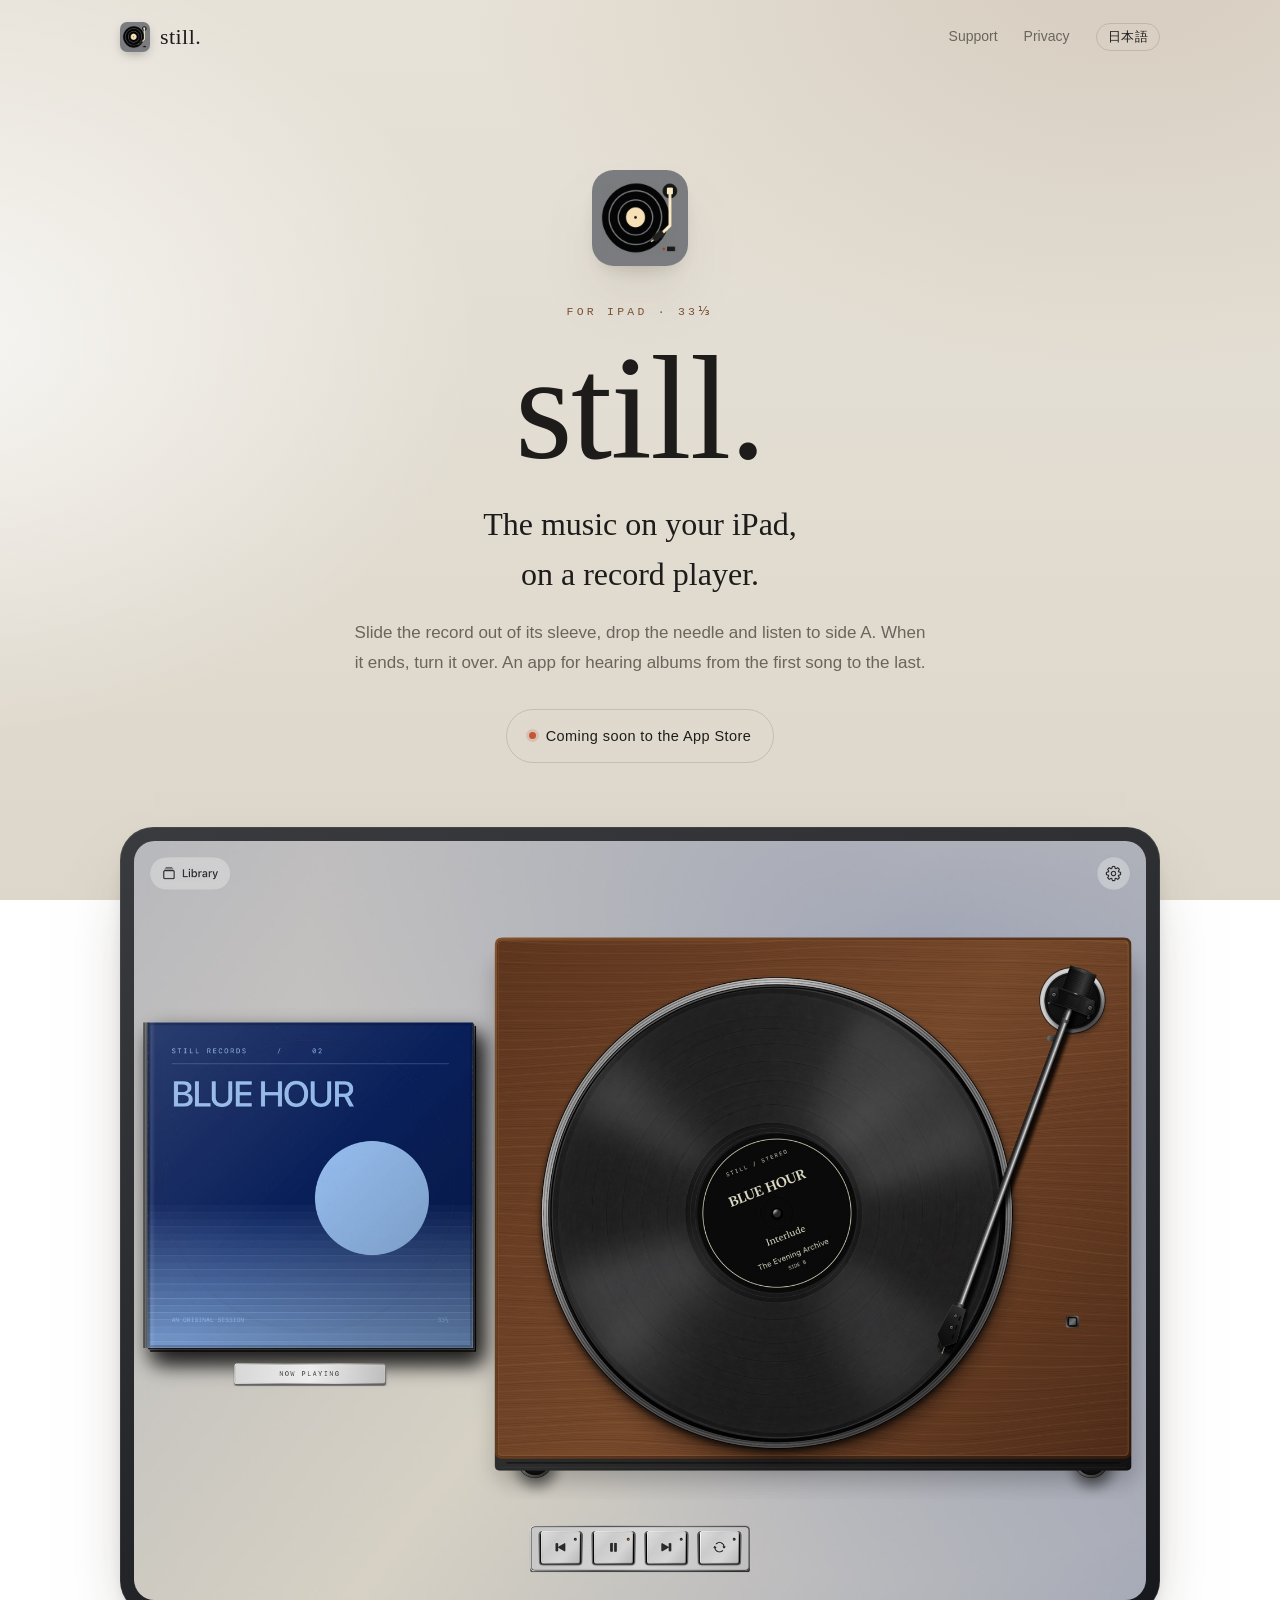
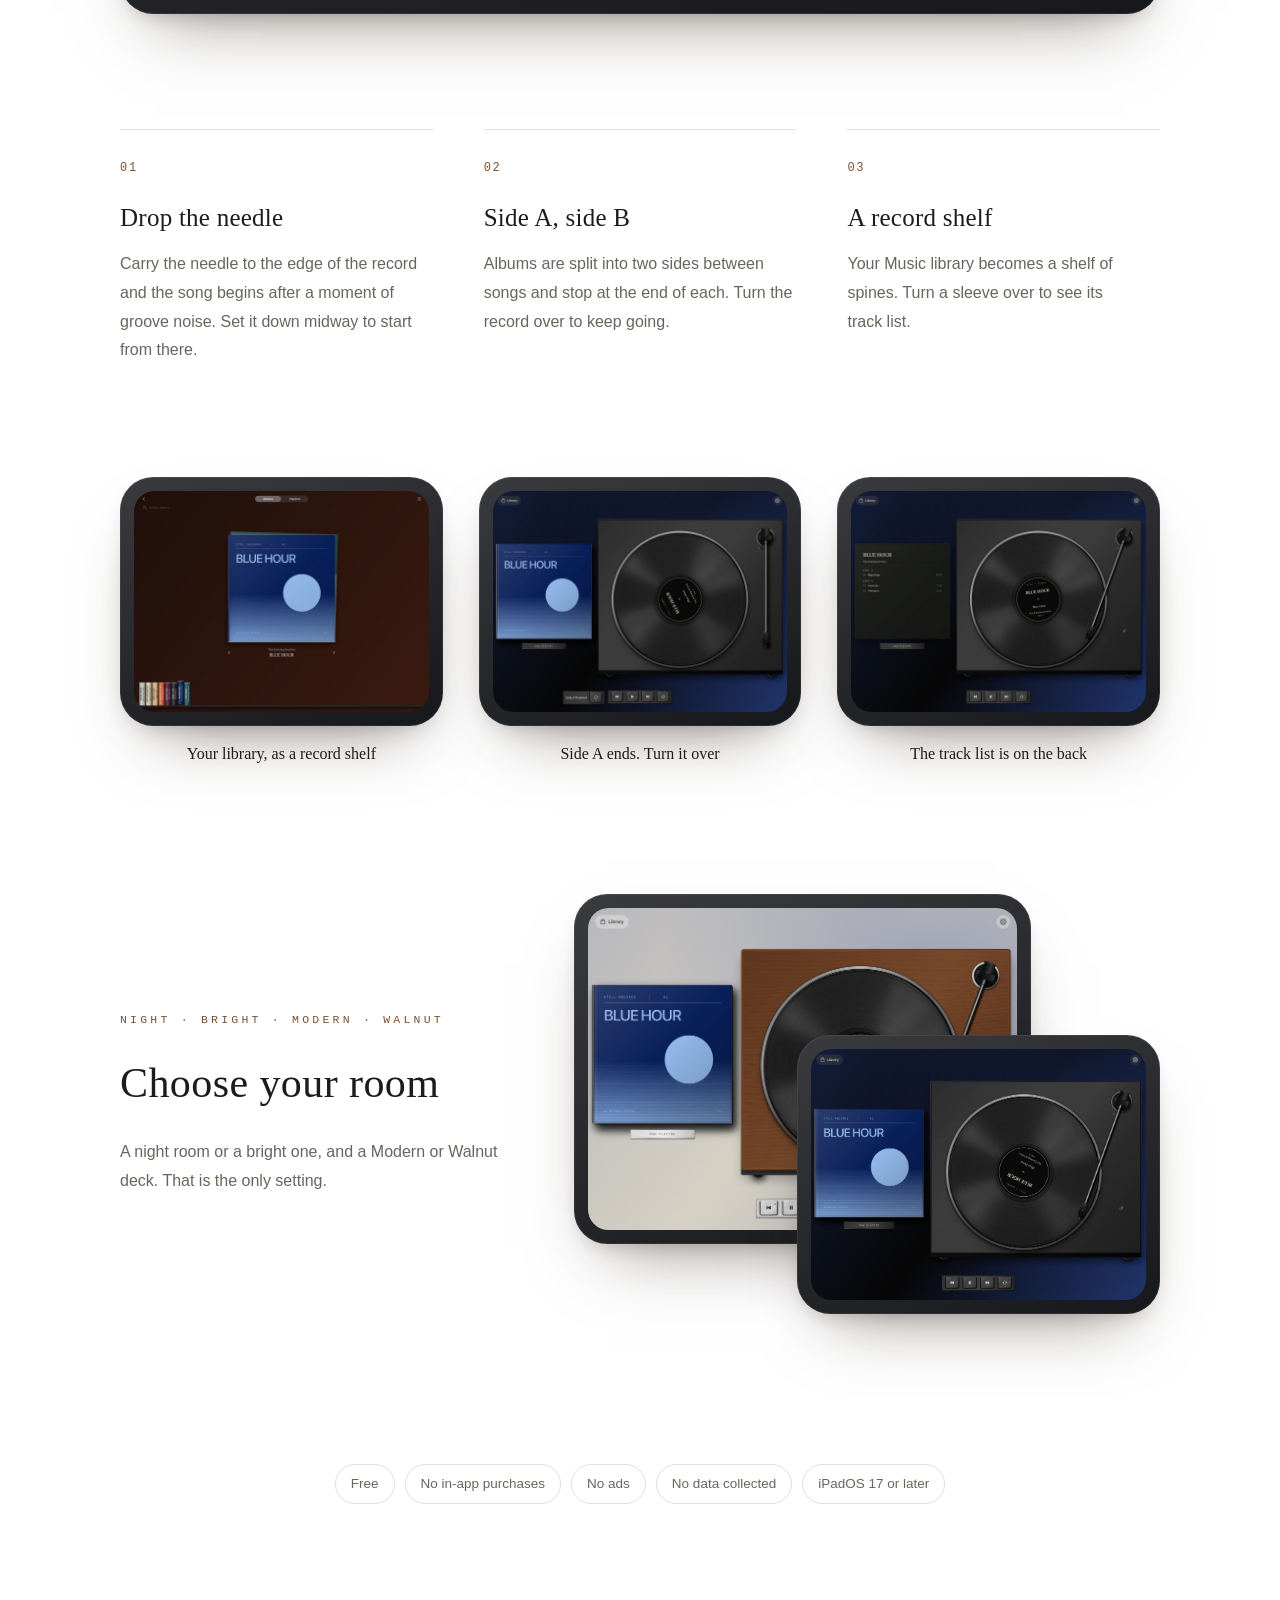
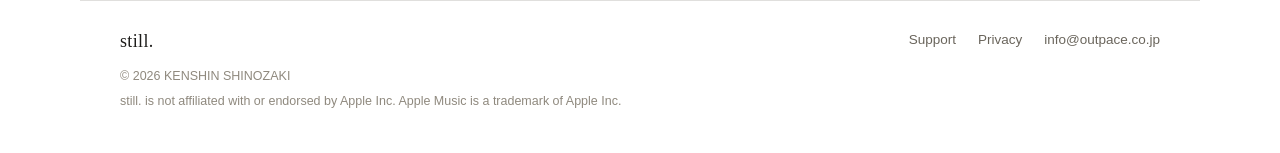
==== en/index.html @ 9f982bb9 "Support, privacy and top pages for still." ====
<!doctype html>
<html lang="en">
<head>
<meta charset="utf-8">
<meta name="viewport" content="width=device-width,initial-scale=1,viewport-fit=cover">
<title>still. — a record player for iPad</title>
<meta name="description" content="Slide the record out of its sleeve, drop the needle and listen to side A. When it ends, turn it over. An app for hearing albums from the first song to the last.">
<meta name="color-scheme" content="light dark">
<meta name="theme-color" content="#e7e2d8" media="(prefers-color-scheme: light)">
<meta name="theme-color" content="#07080c" media="(prefers-color-scheme: dark)">
<link rel="alternate" hreflang="ja" href="../index.html">
<link rel="alternate" hreflang="en" href="index.html">
<link rel="icon" type="image/png" href="../assets/icon-64.png">
<link rel="apple-touch-icon" href="../assets/icon-180.png">
<link rel="stylesheet" href="../assets/style.css">
</head>
<body class="page-index">
<a class="skip" href="#main">Skip to content</a>
<header class="top wrap">
  <a class="brand" href="index.html"><img src="../assets/icon-180.png" alt="" width="30" height="30"><span>still.</span></a>
  <nav aria-label="Site">
    <a href="support.html">Support</a>
    <a href="privacy.html">Privacy</a>
    <a class="lang" href="../index.html" hreflang="ja" lang="ja">日本語</a>
  </nav>
</header>
<main id="main">
<section class="hero wrap">
  <img class="hero-icon rise" src="../assets/icon-512.png" alt="" width="96" height="96">
  <p class="eyebrow rise">FOR iPAD · 33⅓</p>
  <h1 class="wordmark rise">still.</h1>
  <p class="lead rise">The music on your iPad,<br>on a record player.</p>
  <p class="intro rise">Slide the record out of its sleeve, drop the needle and listen to side A. When it ends, turn it over. An app for hearing albums from the first song to the last.</p>
  <div class="rise"><span class="cta soon">Coming soon to the App Store</span></div>
</section>
<section class="stage wrap" aria-label="Screens">
  <div class="device"><picture><source media="(prefers-color-scheme: light)" srcset="../assets/walnut-en.jpg"><img src="../assets/playing-en.jpg" alt="still. playing: the album sleeve on the left and a turntable with a spinning record on the right." width="1800" height="1350" fetchpriority="high" decoding="async"></picture></div>
</section>
<section class="wrap">
  <ol class="feats"><li class="feat"><span class="num">01</span><h3>Drop the needle</h3><p>Carry the needle to the edge of the record and the song begins after a moment of groove noise. Set it down midway to start from there.</p></li><li class="feat"><span class="num">02</span><h3>Side A, side B</h3><p>Albums are split into two sides between songs and stop at the end of each. Turn the record over to keep going.</p></li><li class="feat"><span class="num">03</span><h3>A record shelf</h3><p>Your Music library becomes a shelf of spines. Turn a sleeve over to see its track list.</p></li></ol>
</section>
<section class="wrap gallery"><figure><div class="device"><picture><img src="../assets/03-library-en.jpg" alt="Your library, as a record shelf" width="1800" height="1350" loading="lazy" decoding="async"></picture></div><figcaption>Your library, as a record shelf</figcaption></figure><figure><div class="device"><picture><img src="../assets/08-side-end-en.jpg" alt="Side A ends. Turn it over" width="1800" height="1350" loading="lazy" decoding="async"></picture></div><figcaption>Side A ends. Turn it over</figcaption></figure><figure><div class="device"><picture><img src="../assets/02-tracklist-en.jpg" alt="The track list is on the back" width="1800" height="1350" loading="lazy" decoding="async"></picture></div><figcaption>The track list is on the back</figcaption></figure></section>
<section class="wrap rooms">
  <div class="rooms-text"><p class="eyebrow">NIGHT · BRIGHT · MODERN · WALNUT</p><h2>Choose your room</h2><p>A night room or a bright one, and a Modern or Walnut deck. That is the only setting.</p></div>
  <div class="rooms-pair"><div class="device"><picture><img src="../assets/walnut-en.jpg" alt="Choose your room" width="1800" height="1350" loading="lazy" decoding="async"></picture></div><div class="device"><picture><img src="../assets/playing-en.jpg" alt="Choose your room" width="1800" height="1350" loading="lazy" decoding="async"></picture></div></div>
</section>
<section class="wrap"><ul class="facts"><li>Free</li><li>No in-app purchases</li><li>No ads</li><li>No data collected</li><li>iPadOS 17 or later</li></ul></section>
</main>
<footer class="foot wrap">
  <div class="foot-row">
    <a class="brand small" href="index.html"><span>still.</span></a>
    <nav><a href="support.html">Support</a><a href="privacy.html">Privacy</a><a href="mailto:info@outpace.co.jp">info@outpace.co.jp</a></nav>
  </div>
  <p>© 2026 KENSHIN SHINOZAKI</p>
  <p>still. is not affiliated with or endorsed by Apple Inc. Apple Music is a trademark of Apple Inc.</p>
</footer>
</body>
</html>
---- assets/style.css ----
/* still. — public pages. Linen in light mode, the midnight room in dark mode (same as the app). */
:root{
  color-scheme:light dark;
  --bg:#e7e2d8; --bg-deep:#ddd7cb;
  --card:rgba(255,253,248,.62); --card-line:rgba(40,30,20,.10);
  --line:rgba(40,30,20,.14);
  --ink:#1d1c1a; --muted:#6a655c; --faint:#8f897e;
  --accent:#7a5233; --accent-ink:#fbf6ec;
  --glow-a:rgba(122,82,51,.16); --glow-b:rgba(255,255,255,.75);
  --shadow:0 34px 70px -34px rgba(52,38,24,.55),0 10px 24px -14px rgba(52,38,24,.35);
  --bezel:linear-gradient(160deg,#3a3b3f,#17181b);
  --serif:"Hiragino Mincho ProN","Yu Mincho","YuMincho","Noto Serif JP","Noto Serif CJK JP",Georgia,serif;
  --sans:-apple-system,BlinkMacSystemFont,"Hiragino Sans","Hiragino Kaku Gothic ProN","Helvetica Neue","Noto Sans JP",sans-serif;
  --mono:ui-monospace,"SF Mono",Menlo,Consolas,monospace;
  --wrap:1120px; --gutter:clamp(16px,4vw,40px);
}
@media (prefers-color-scheme:dark){:root{
  --bg:#07080c; --bg-deep:#0b0e18;
  --card:rgba(255,255,255,.035); --card-line:rgba(255,255,255,.08);
  --line:rgba(255,255,255,.11);
  --ink:#e8e4da; --muted:#a29d92; --faint:#6f6b63;
  --accent:#e8d5ab; --accent-ink:#14110c;
  --glow-a:rgba(44,70,156,.34); --glow-b:rgba(140,104,72,.13);
  --shadow:0 50px 110px -40px rgba(0,0,0,.95),0 16px 40px -20px rgba(0,0,0,.8);
}}

*{box-sizing:border-box}
html{-webkit-text-size-adjust:100%;text-size-adjust:100%}
body{
  margin:0;min-height:100vh;color:var(--ink);font:16px/1.8 var(--sans);
  background:
    radial-gradient(1100px 720px at 88% -8%,var(--glow-a),transparent 62%),
    radial-gradient(900px 640px at -6% 38%,var(--glow-b),transparent 62%),
    linear-gradient(180deg,var(--bg) 0%,var(--bg-deep) 100%);
  background-attachment:fixed;
  -webkit-font-smoothing:antialiased;
  font-feature-settings:"palt" 1;
}
:lang(en) body,body:lang(en){font-feature-settings:normal}
img{max-width:100%;height:auto}
a{color:inherit;text-decoration-color:var(--line);text-underline-offset:.22em}
a:hover{text-decoration-color:currentColor}
:focus-visible{outline:2px solid var(--accent);outline-offset:3px;border-radius:4px}
.wrap{max-width:var(--wrap);margin:0 auto;padding-left:max(var(--gutter),env(safe-area-inset-left));padding-right:max(var(--gutter),env(safe-area-inset-right))}
.skip{position:absolute;left:-9999px;top:8px}
.skip:focus{left:12px;background:var(--card);padding:6px 12px;border-radius:8px;z-index:10}

/* type */
.eyebrow{font:500 11.5px/1.4 var(--mono);letter-spacing:.28em;text-transform:uppercase;color:var(--accent);margin:0 0 18px}
h1,h2,h3{font-family:var(--serif);font-weight:400;letter-spacing:.01em;margin:0}
.num{display:inline-block;font:500 12px/1 var(--mono);letter-spacing:.14em;color:var(--accent);min-width:2.6em}

/* header */
.top{display:flex;align-items:center;justify-content:space-between;gap:16px;padding-top:max(22px,env(safe-area-inset-top));padding-bottom:22px}
.brand{display:inline-flex;align-items:center;gap:10px;text-decoration:none;font:400 22px/1 var(--serif);letter-spacing:.02em}
.brand img{border-radius:7px;box-shadow:0 1px 0 rgba(255,255,255,.08),0 4px 12px -4px rgba(0,0,0,.4)}
.top nav{display:flex;align-items:center;gap:clamp(12px,2.6vw,26px);font-size:14px}
.top nav a{text-decoration:none;color:var(--muted)}
.top nav a:hover,.top nav a[aria-current]{color:var(--ink)}
.top nav .lang{font:500 11.5px/1 var(--mono);letter-spacing:.12em;border:1px solid var(--line);border-radius:999px;padding:7px 11px;color:var(--ink)}
.top nav .lang:lang(ja){font-family:var(--sans);letter-spacing:.04em;font-size:12.5px}

/* hero */
.hero{text-align:center;padding-top:clamp(36px,8vw,96px);padding-bottom:clamp(36px,6vw,64px)}
.hero-icon{width:clamp(72px,9vw,96px);border-radius:22.5%;box-shadow:var(--shadow);margin-bottom:28px}
.wordmark{font-size:clamp(64px,13vw,148px);line-height:.95;letter-spacing:-.01em;margin-bottom:22px}
.lead{font:400 clamp(21px,3.2vw,32px)/1.55 var(--serif);margin:0 0 18px}
.intro{color:var(--muted);max-width:34em;margin:0 auto 30px;font-size:clamp(15px,1.7vw,17px)}
.cta{display:inline-flex;align-items:center;gap:10px;padding:13px 22px;border-radius:999px;background:var(--ink);color:var(--bg);text-decoration:none;font-size:14.5px;letter-spacing:.03em}
.cta.soon{background:transparent;color:var(--ink);border:1px solid var(--line)}
.cta.soon::before{content:"";width:7px;height:7px;border-radius:50%;background:#c4553a;box-shadow:0 0 0 3px rgba(196,85,58,.18)}

/* device frame */
.device{border-radius:clamp(14px,2.6vw,34px);padding:clamp(6px,1.1vw,14px);background:var(--bezel);box-shadow:var(--shadow),inset 0 0 0 1px rgba(255,255,255,.07)}
.device img{display:block;width:100%;aspect-ratio:4/3;object-fit:cover;border-radius:clamp(9px,1.6vw,21px)}
.stage{padding-bottom:clamp(56px,9vw,120px)}
.stage .device{max-width:1040px;margin:0 auto}

/* features */
.feats{list-style:none;margin:0;padding:0 0 clamp(56px,9vw,112px);display:grid;gap:clamp(28px,4vw,56px);grid-template-columns:repeat(auto-fit,minmax(240px,1fr))}
.feat{border-top:1px solid var(--line);padding-top:22px}
.feat h3{font-size:clamp(21px,2.4vw,25px);margin:14px 0 10px}
.feat p{color:var(--muted);margin:0}

/* gallery */
.gallery{display:grid;gap:clamp(20px,3vw,36px);grid-template-columns:repeat(auto-fit,minmax(260px,1fr));padding-bottom:clamp(64px,10vw,128px)}
.gallery figure{margin:0}
.gallery figcaption{font:400 16px/1.5 var(--serif);margin-top:16px;text-align:center}

/* rooms */
.rooms{display:grid;gap:clamp(28px,5vw,64px);align-items:center;grid-template-columns:minmax(0,1fr);padding-bottom:clamp(64px,10vw,128px)}
@media (min-width:860px){.rooms{grid-template-columns:minmax(0,.8fr) minmax(0,1.2fr)}}
.rooms h2{font-size:clamp(28px,4vw,42px);margin-bottom:16px}
.rooms-text p:last-child{color:var(--muted);margin:0;max-width:26em}
.rooms-pair{position:relative;padding-bottom:12%}
.rooms-pair .device:first-child{width:78%}
.rooms-pair .device:last-child{position:absolute;width:62%;right:0;bottom:0}

/* facts */
.facts{list-style:none;margin:0;padding:22px 0 clamp(56px,8vw,96px);display:flex;flex-wrap:wrap;justify-content:center;gap:10px}
.facts li{border:1px solid var(--line);border-radius:999px;padding:7px 15px;font-size:13.5px;color:var(--muted)}

/* documents */
.doc{max-width:calc(760px + 2 * var(--gutter));padding-top:clamp(28px,6vw,72px);padding-bottom:clamp(56px,8vw,96px)}
.doc-head{padding-bottom:clamp(28px,4vw,44px);border-bottom:1px solid var(--line);margin-bottom:clamp(28px,4vw,44px)}
.doc-head h1{font-size:clamp(36px,6vw,58px);line-height:1.15;margin-bottom:14px}
.doc-head .meta{font:500 12px/1.4 var(--mono);letter-spacing:.08em;color:var(--faint);margin:0 0 18px}
.doc-head .intro{margin:0;text-align:left;max-width:none;font-size:clamp(16px,1.8vw,18px)}
.doc section{padding:clamp(22px,3vw,30px) 0}
.doc section+section{border-top:1px solid var(--line)}
.doc h2{font-size:clamp(21px,2.6vw,25px);margin-bottom:14px;display:flex;align-items:baseline}
.doc p{margin:0 0 12px}
.doc ul{margin:0;padding-left:1.1em}
.doc li{margin:0 0 12px}
.doc li::marker{color:var(--faint)}
.doc b{font-weight:600}

.card{background:var(--card);border:1px solid var(--card-line);border-radius:18px;padding:22px 24px;-webkit-backdrop-filter:blur(6px);backdrop-filter:blur(6px)}
.summary{list-style:none;padding:0!important;margin:0 0 clamp(20px,3vw,32px)!important;display:grid;gap:14px;grid-template-columns:repeat(auto-fit,minmax(200px,1fr))}
.summary .card{margin:0}
.summary h3{font-size:20px;margin-bottom:8px}
.summary p{color:var(--muted);font-size:14.5px;line-height:1.7;margin:0}

.checks{list-style:none;padding:0!important}
.checks li{position:relative;padding-left:30px}
.checks li::before{content:"";position:absolute;left:2px;top:.45em;width:14px;height:14px;border-radius:50%;border:1.5px solid var(--accent);background:radial-gradient(circle,var(--accent) 0 2px,transparent 2.5px)}

.faq details{border-bottom:1px solid var(--line)}
.faq details:first-child{border-top:1px solid var(--line)}
.faq summary{list-style:none;cursor:pointer;padding:16px 40px 16px 0;position:relative;font-weight:500}
.faq summary::-webkit-details-marker{display:none}
.faq summary::after{content:"";position:absolute;right:6px;top:50%;width:9px;height:9px;border-right:1.5px solid var(--muted);border-bottom:1.5px solid var(--muted);transform:translateY(-70%) rotate(45deg);transition:transform .25s}
.faq details[open] summary::after{transform:translateY(-30%) rotate(-135deg)}
.faq details p{color:var(--muted);padding:0 0 18px;margin:0}

.contact{margin-top:18px;display:grid;gap:4px}
.contact .label{font:500 11.5px/1.4 var(--mono);letter-spacing:.2em;text-transform:uppercase;color:var(--faint);margin:0}
.contact .who{font:400 20px/1.4 var(--serif);margin:0 0 6px;letter-spacing:.04em}
.contact p{margin:0}
.contact .mail{font-size:16px;color:var(--accent);text-decoration:none;border-bottom:1px solid currentColor;padding-bottom:1px}

/* footer */
.foot{border-top:1px solid var(--line);padding-top:28px;padding-bottom:max(36px,env(safe-area-inset-bottom));color:var(--faint);font-size:12.5px;line-height:1.7}
.foot-row{display:flex;flex-wrap:wrap;align-items:center;justify-content:space-between;gap:12px 24px;margin-bottom:14px}
.foot .brand{font-size:18px;color:var(--ink)}
.foot nav{display:flex;flex-wrap:wrap;gap:8px 22px;font-size:13.5px}
.foot nav a{color:var(--muted);text-decoration:none}
.foot nav a:hover{color:var(--ink)}
.foot p{margin:0 0 4px}

/* gentle entrance */
@media (prefers-reduced-motion:no-preference){
  .rise{animation:rise .9s cubic-bezier(.2,.7,.2,1) both}
  .rise:nth-child(2){animation-delay:.06s}.rise:nth-child(3){animation-delay:.12s}
  .rise:nth-child(4){animation-delay:.18s}.rise:nth-child(5){animation-delay:.24s}.rise:nth-child(6){animation-delay:.3s}
  .stage .device{animation:rise 1.1s .3s cubic-bezier(.2,.7,.2,1) both}
  @keyframes rise{from{opacity:0;transform:translateY(14px)}to{opacity:1;transform:none}}
}

@media (max-width:520px){
  .top nav a:not(.lang){font-size:13px}
  .brand span{display:none}
  .foot .brand span{display:inline}
  .rooms-pair{padding-bottom:18%}
}

/* Japanese line breaks at phrase boundaries where supported */
:lang(ja) :is(.lead,.intro,.feat p,.rooms p,.summary p,figcaption,h1,h2,h3){word-break:auto-phrase}
:is(.intro,.feat p,.rooms p,.summary p,.doc p){text-wrap:pretty}
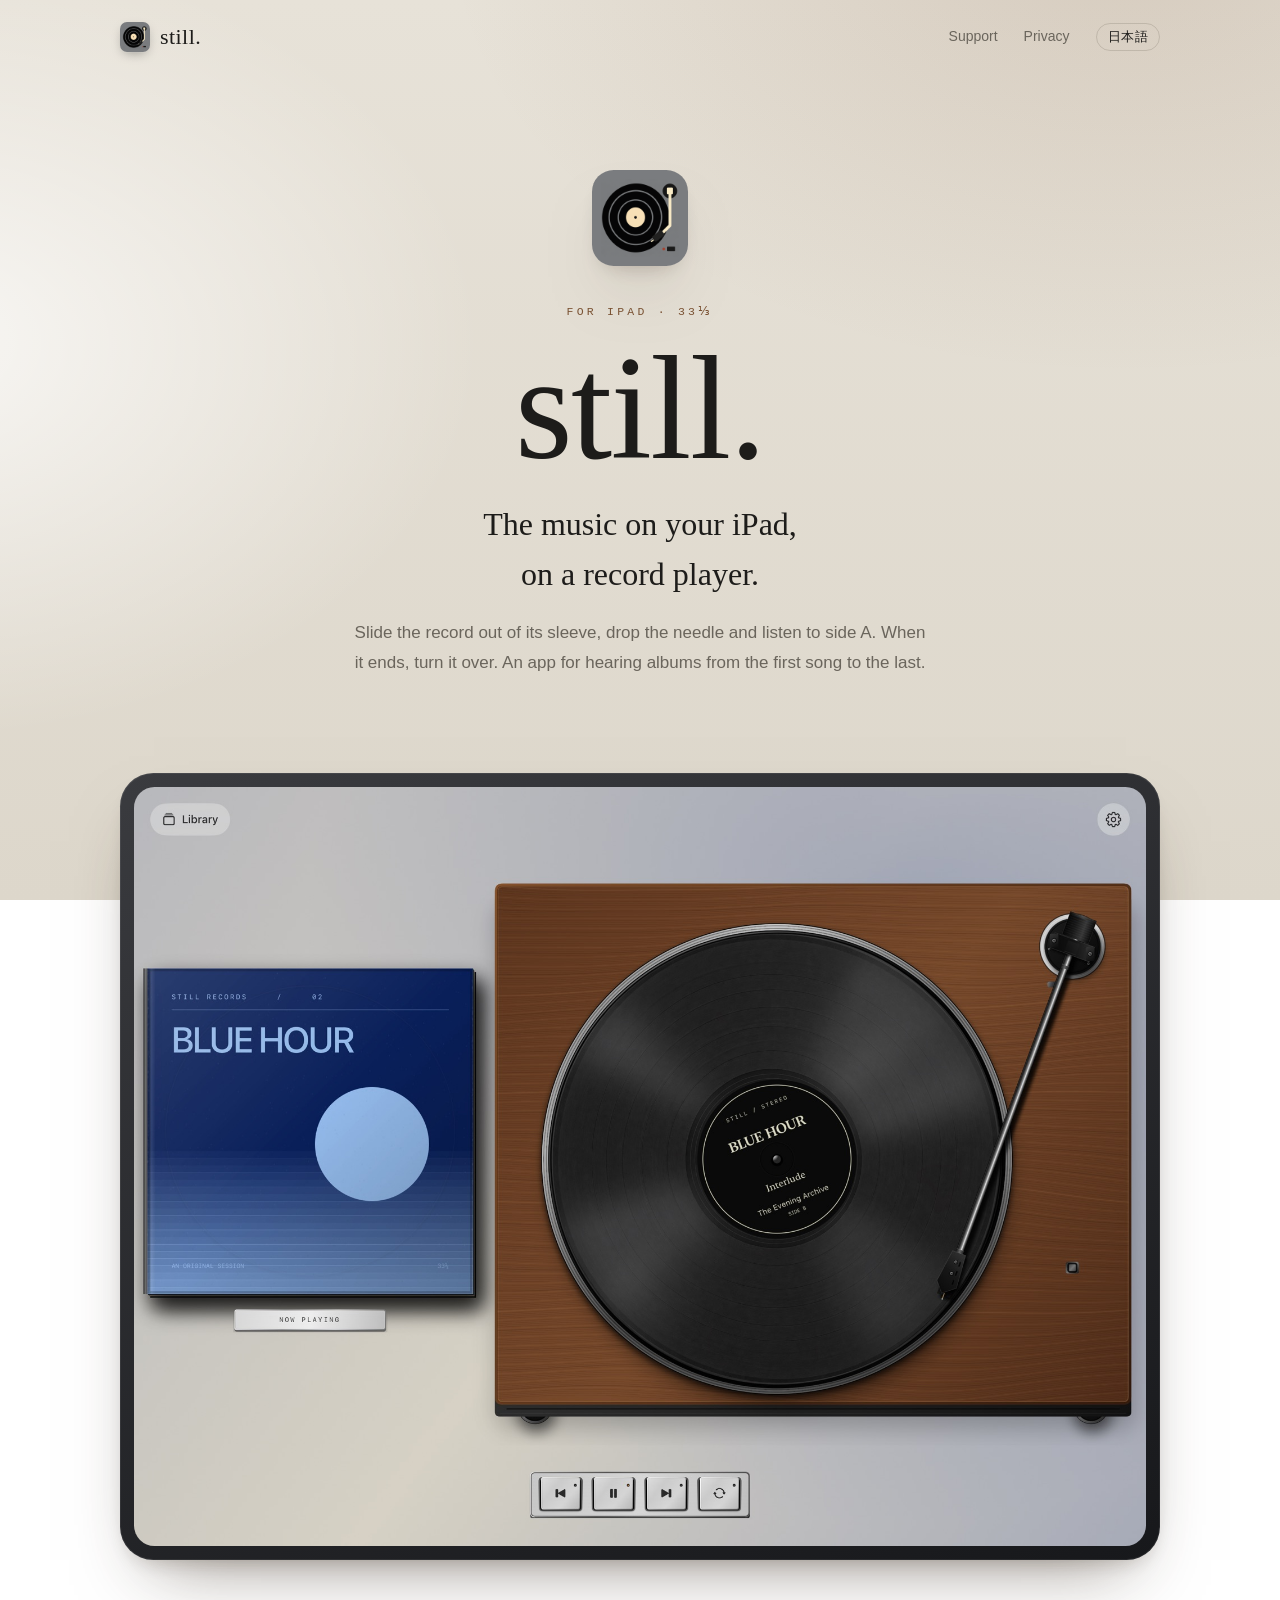
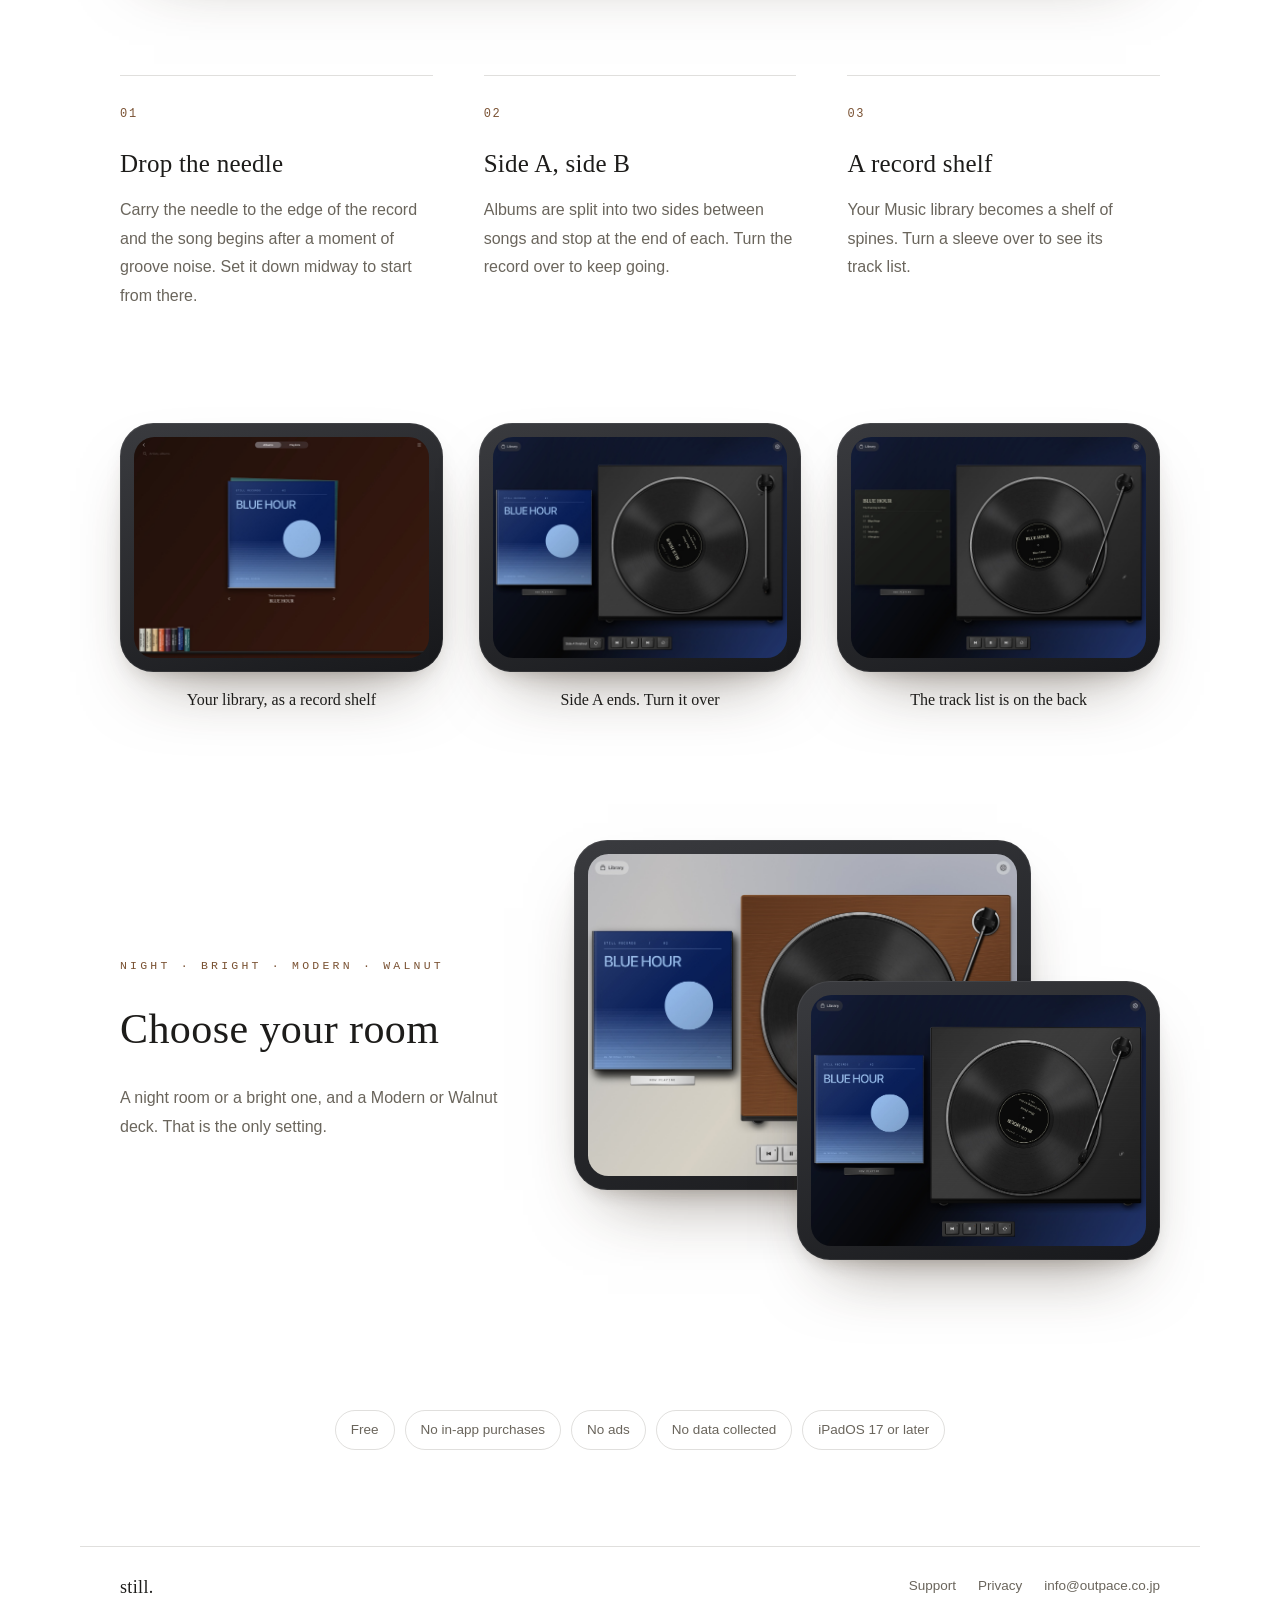
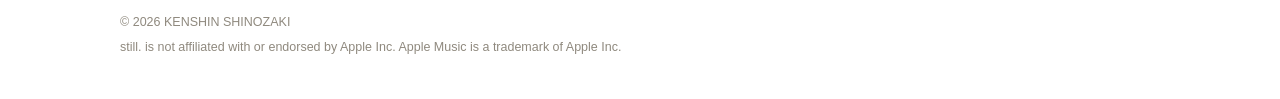
==== commit 4f4de456: "Remove the coming-soon label" ====
--- a/en/index.html
+++ b/en/index.html
@@ -31,7 +31,7 @@
   <h1 class="wordmark rise">still.</h1>
   <p class="lead rise">The music on your iPad,<br>on a record player.</p>
   <p class="intro rise">Slide the record out of its sleeve, drop the needle and listen to side A. When it ends, turn it over. An app for hearing albums from the first song to the last.</p>
-  <div class="rise"><span class="cta soon">Coming soon to the App Store</span></div>
+  
 </section>
 <section class="stage wrap" aria-label="Screens">
   <div class="device"><picture><source media="(prefers-color-scheme: light)" srcset="../assets/walnut-en.jpg"><img src="../assets/playing-en.jpg" alt="still. playing: the album sleeve on the left and a turntable with a spinning record on the right." width="1800" height="1350" fetchpriority="high" decoding="async"></picture></div>
--- a/assets/style.css
+++ b/assets/style.css
@@ -67,8 +67,6 @@
 .lead{font:400 clamp(21px,3.2vw,32px)/1.55 var(--serif);margin:0 0 18px}
 .intro{color:var(--muted);max-width:34em;margin:0 auto 30px;font-size:clamp(15px,1.7vw,17px)}
 .cta{display:inline-flex;align-items:center;gap:10px;padding:13px 22px;border-radius:999px;background:var(--ink);color:var(--bg);text-decoration:none;font-size:14.5px;letter-spacing:.03em}
-.cta.soon{background:transparent;color:var(--ink);border:1px solid var(--line)}
-.cta.soon::before{content:"";width:7px;height:7px;border-radius:50%;background:#c4553a;box-shadow:0 0 0 3px rgba(196,85,58,.18)}
 
 /* device frame */
 .device{border-radius:clamp(14px,2.6vw,34px);padding:clamp(6px,1.1vw,14px);background:var(--bezel);box-shadow:var(--shadow),inset 0 0 0 1px rgba(255,255,255,.07)}
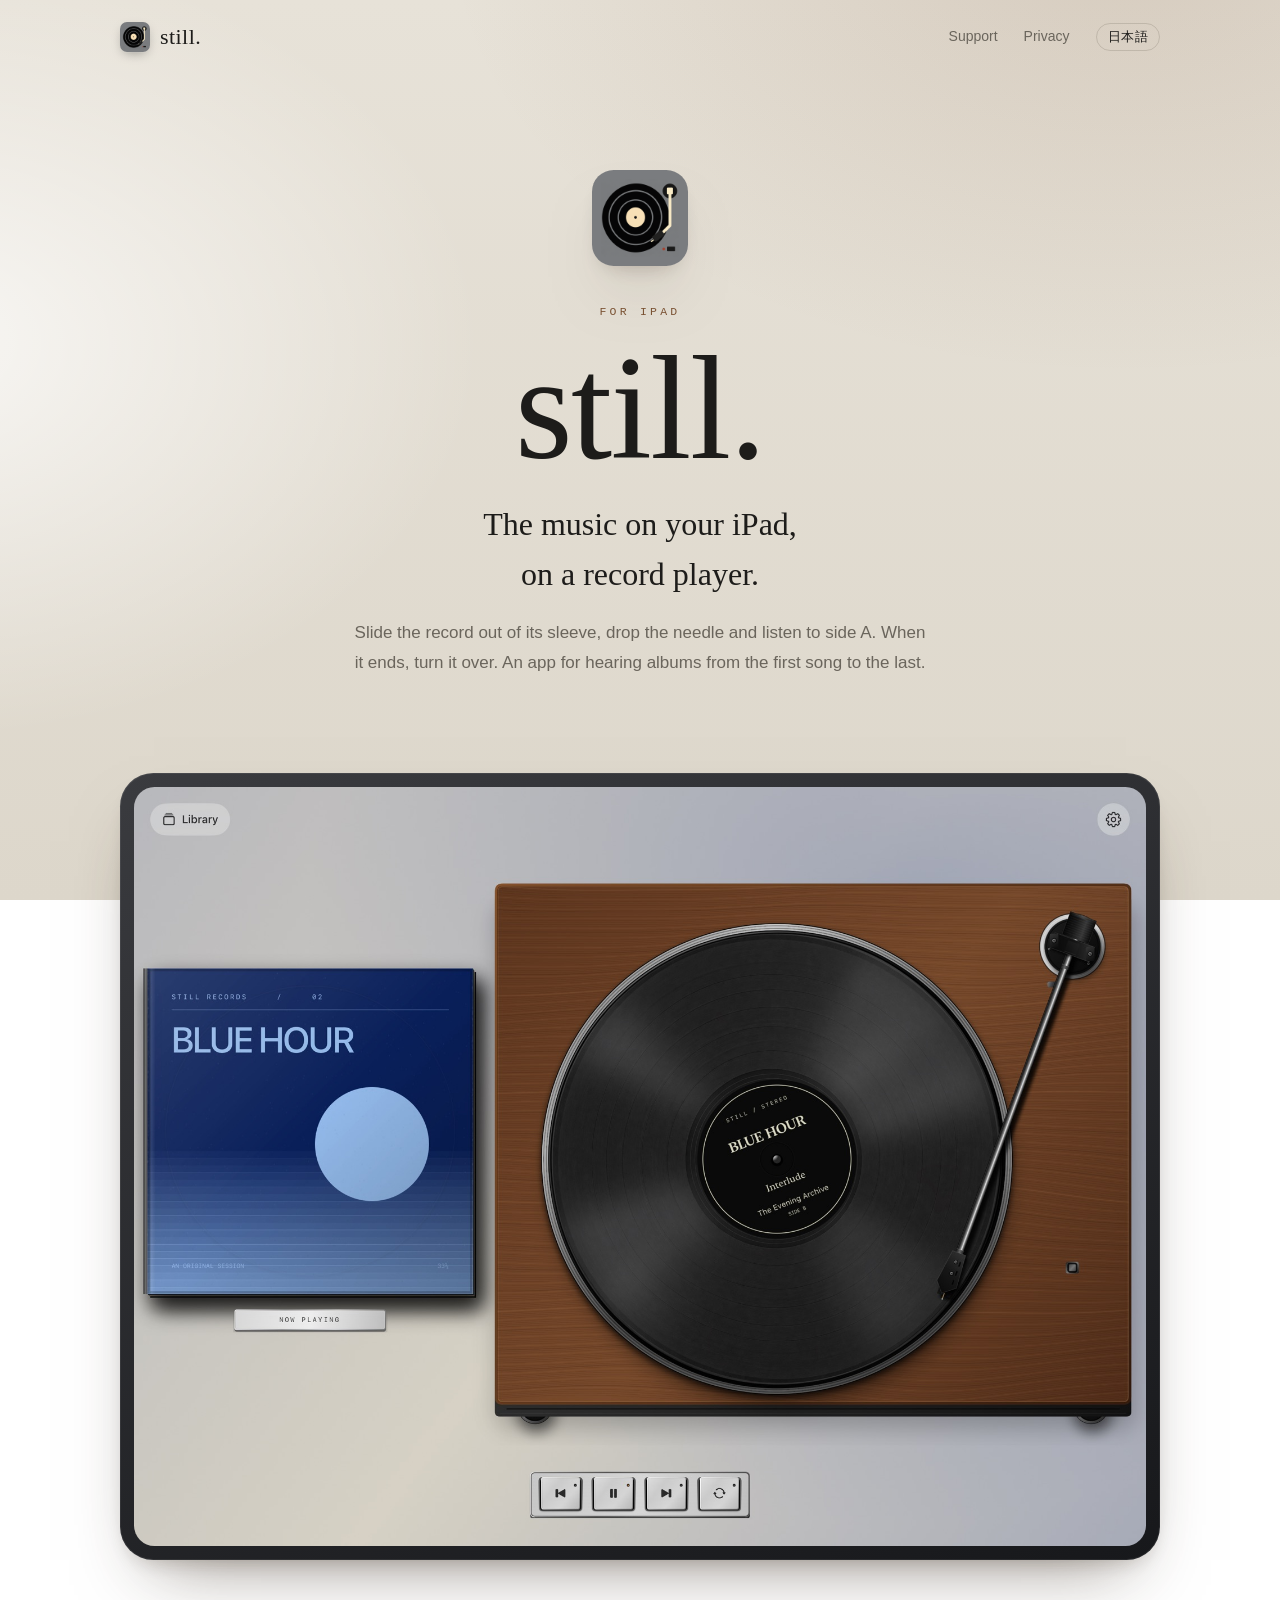
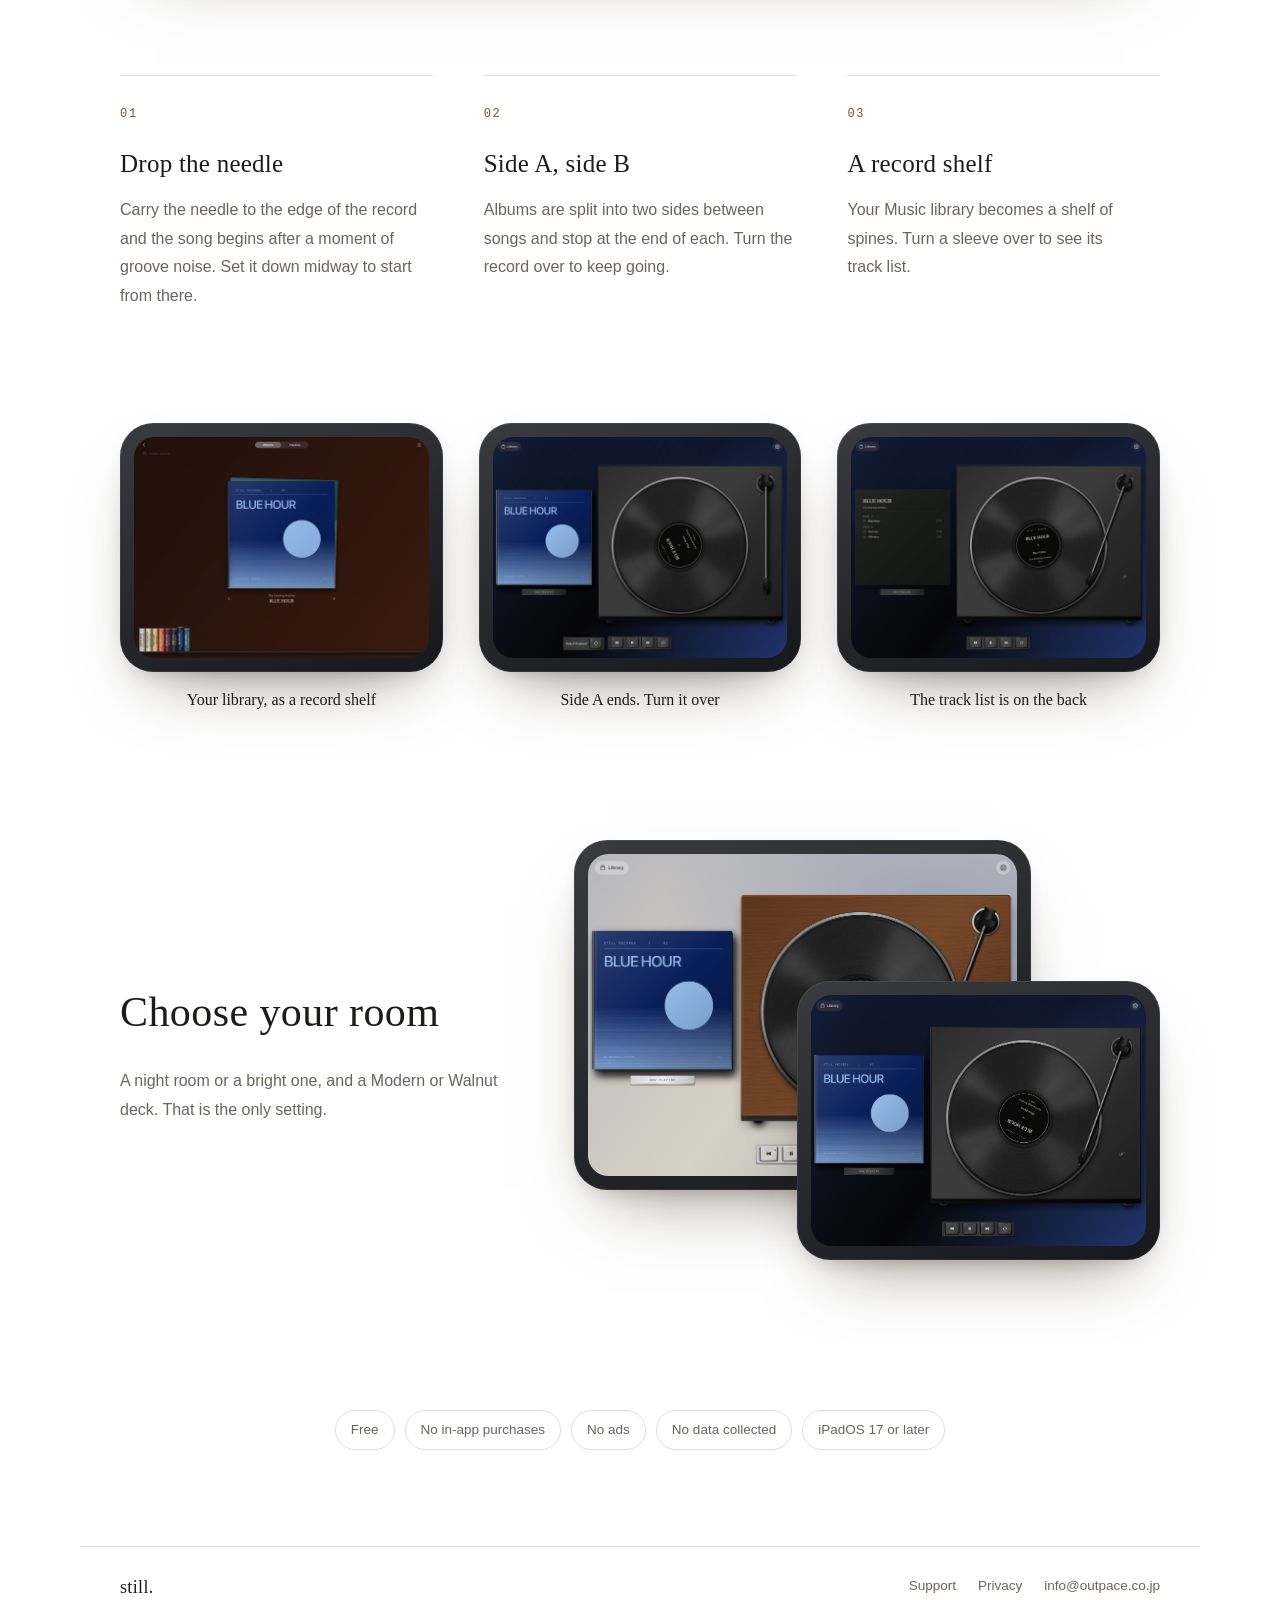
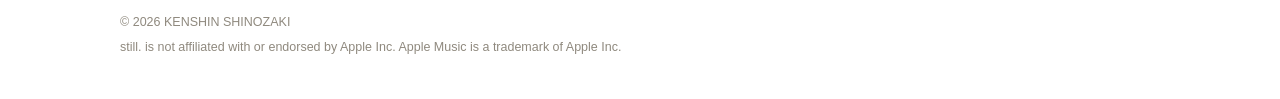
==== commit e2b2299d: "Remove decorative labels" ====
--- a/en/index.html
+++ b/en/index.html
@@ -27,7 +27,7 @@
 <main id="main">
 <section class="hero wrap">
   <img class="hero-icon rise" src="../assets/icon-512.png" alt="" width="96" height="96">
-  <p class="eyebrow rise">FOR iPAD · 33⅓</p>
+  <p class="eyebrow rise">FOR iPAD</p>
   <h1 class="wordmark rise">still.</h1>
   <p class="lead rise">The music on your iPad,<br>on a record player.</p>
   <p class="intro rise">Slide the record out of its sleeve, drop the needle and listen to side A. When it ends, turn it over. An app for hearing albums from the first song to the last.</p>
@@ -41,7 +41,7 @@
 </section>
 <section class="wrap gallery"><figure><div class="device"><picture><img src="../assets/03-library-en.jpg" alt="Your library, as a record shelf" width="1800" height="1350" loading="lazy" decoding="async"></picture></div><figcaption>Your library, as a record shelf</figcaption></figure><figure><div class="device"><picture><img src="../assets/08-side-end-en.jpg" alt="Side A ends. Turn it over" width="1800" height="1350" loading="lazy" decoding="async"></picture></div><figcaption>Side A ends. Turn it over</figcaption></figure><figure><div class="device"><picture><img src="../assets/02-tracklist-en.jpg" alt="The track list is on the back" width="1800" height="1350" loading="lazy" decoding="async"></picture></div><figcaption>The track list is on the back</figcaption></figure></section>
 <section class="wrap rooms">
-  <div class="rooms-text"><p class="eyebrow">NIGHT · BRIGHT · MODERN · WALNUT</p><h2>Choose your room</h2><p>A night room or a bright one, and a Modern or Walnut deck. That is the only setting.</p></div>
+  <div class="rooms-text"><h2>Choose your room</h2><p>A night room or a bright one, and a Modern or Walnut deck. That is the only setting.</p></div>
   <div class="rooms-pair"><div class="device"><picture><img src="../assets/walnut-en.jpg" alt="Choose your room" width="1800" height="1350" loading="lazy" decoding="async"></picture></div><div class="device"><picture><img src="../assets/playing-en.jpg" alt="Choose your room" width="1800" height="1350" loading="lazy" decoding="async"></picture></div></div>
 </section>
 <section class="wrap"><ul class="facts"><li>Free</li><li>No in-app purchases</li><li>No ads</li><li>No data collected</li><li>iPadOS 17 or later</li></ul></section>
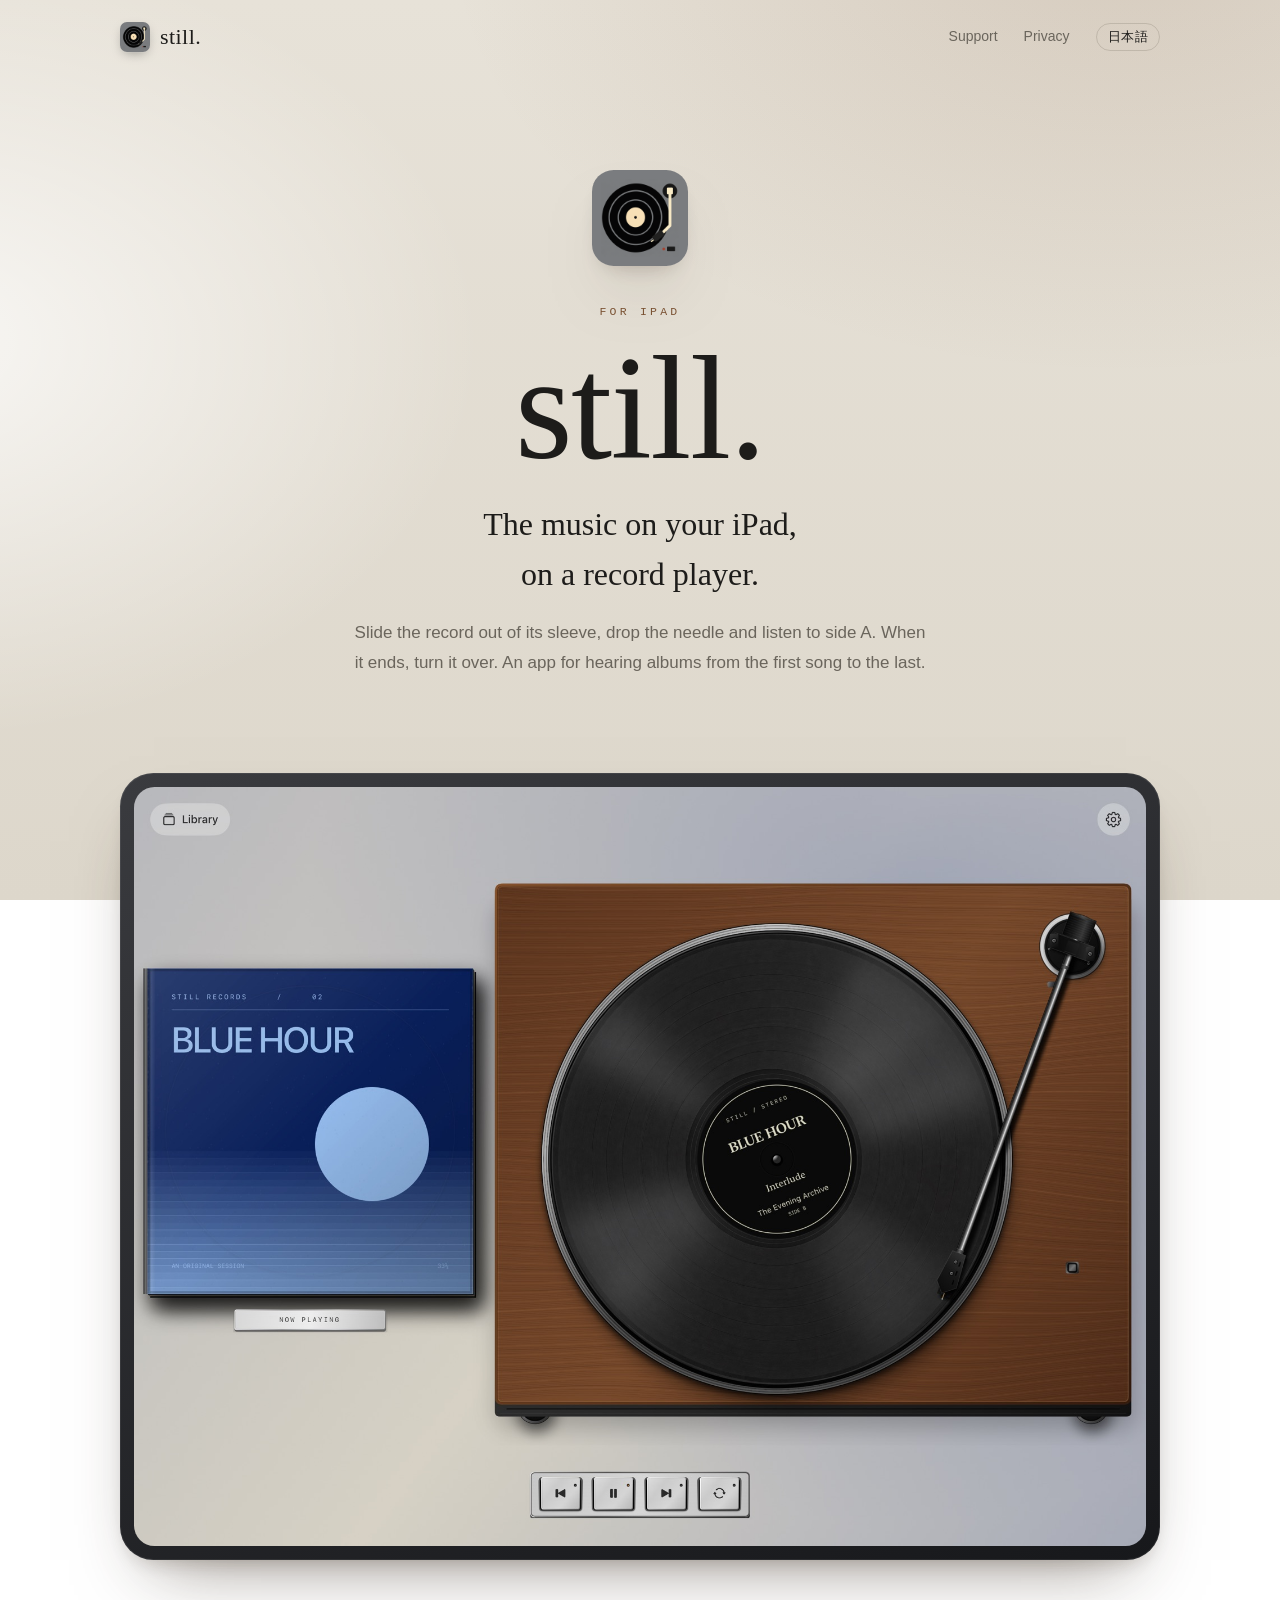
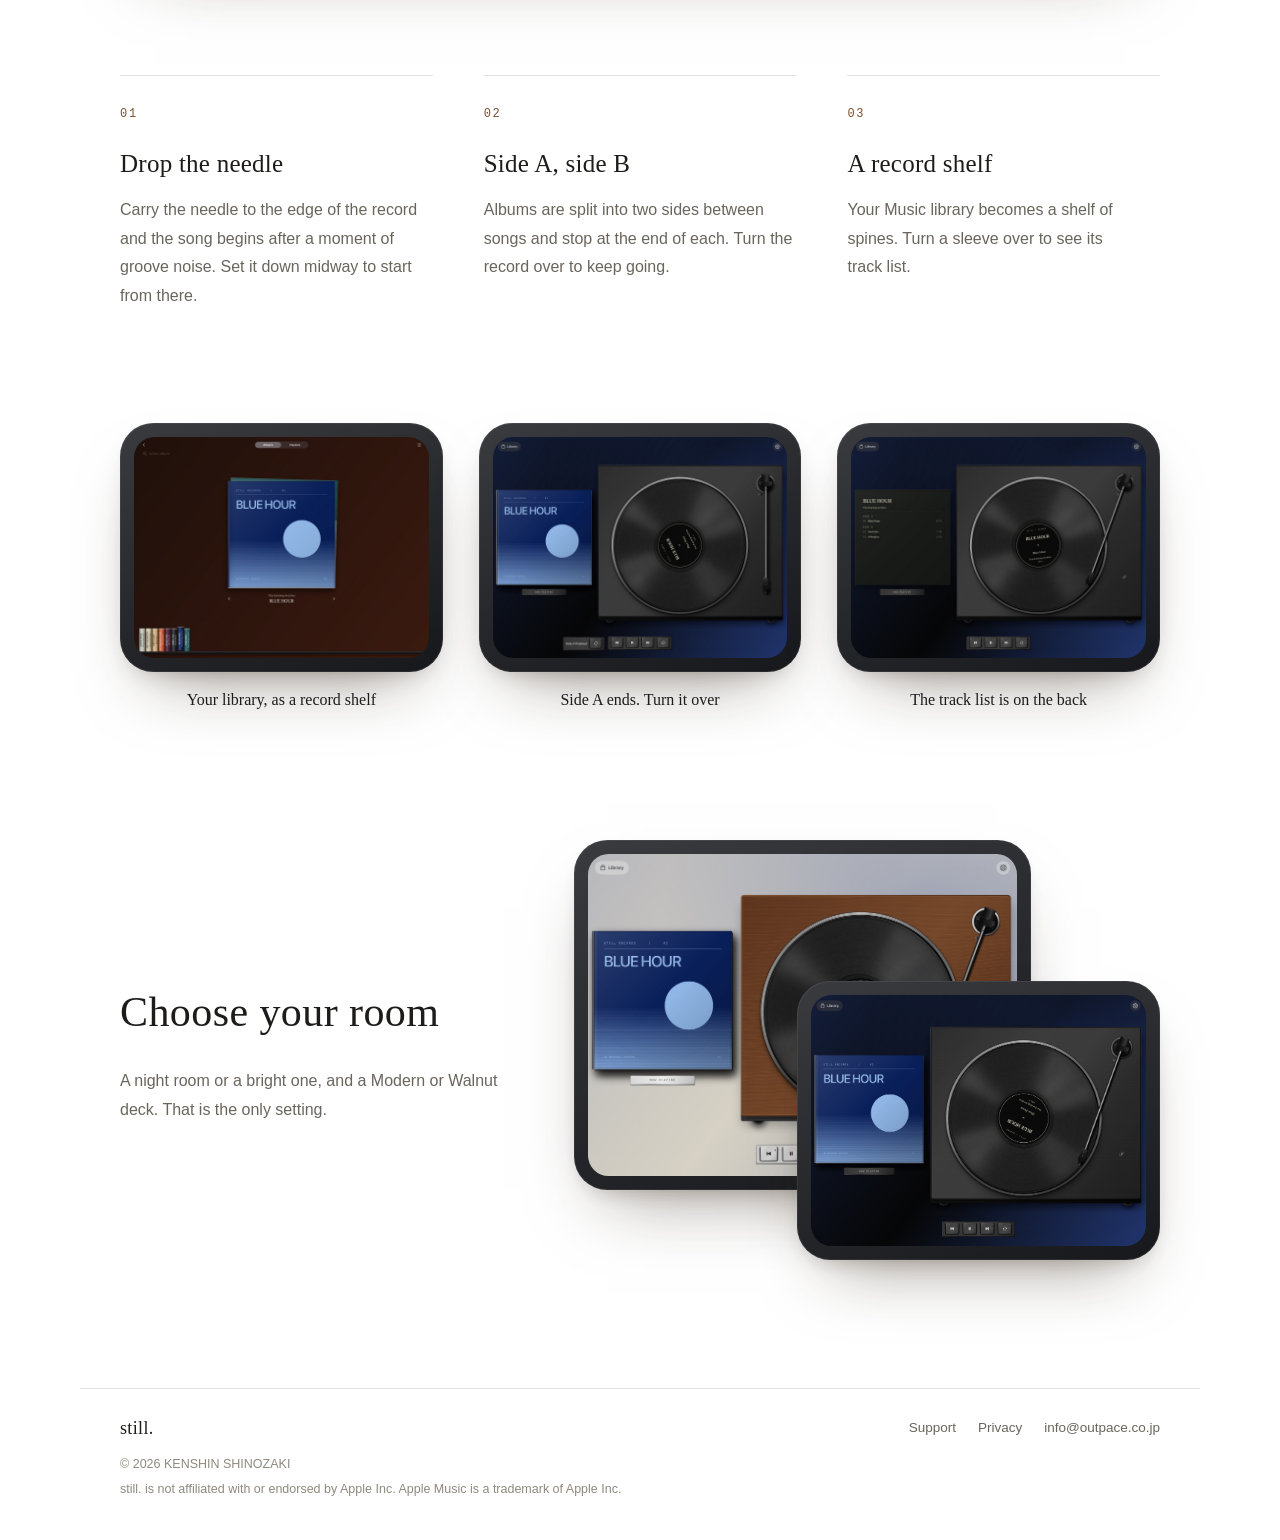
==== commit 6442e162: "Remove the facts list" ====
--- a/en/index.html
+++ b/en/index.html
@@ -44,7 +44,6 @@
   <div class="rooms-text"><h2>Choose your room</h2><p>A night room or a bright one, and a Modern or Walnut deck. That is the only setting.</p></div>
   <div class="rooms-pair"><div class="device"><picture><img src="../assets/walnut-en.jpg" alt="Choose your room" width="1800" height="1350" loading="lazy" decoding="async"></picture></div><div class="device"><picture><img src="../assets/playing-en.jpg" alt="Choose your room" width="1800" height="1350" loading="lazy" decoding="async"></picture></div></div>
 </section>
-<section class="wrap"><ul class="facts"><li>Free</li><li>No in-app purchases</li><li>No ads</li><li>No data collected</li><li>iPadOS 17 or later</li></ul></section>
 </main>
 <footer class="foot wrap">
   <div class="foot-row">
--- a/assets/style.css
+++ b/assets/style.css
@@ -94,10 +94,6 @@
 .rooms-pair .device:first-child{width:78%}
 .rooms-pair .device:last-child{position:absolute;width:62%;right:0;bottom:0}
 
-/* facts */
-.facts{list-style:none;margin:0;padding:22px 0 clamp(56px,8vw,96px);display:flex;flex-wrap:wrap;justify-content:center;gap:10px}
-.facts li{border:1px solid var(--line);border-radius:999px;padding:7px 15px;font-size:13.5px;color:var(--muted)}
-
 /* documents */
 .doc{max-width:calc(760px + 2 * var(--gutter));padding-top:clamp(28px,6vw,72px);padding-bottom:clamp(56px,8vw,96px)}
 .doc-head{padding-bottom:clamp(28px,4vw,44px);border-bottom:1px solid var(--line);margin-bottom:clamp(28px,4vw,44px)}
